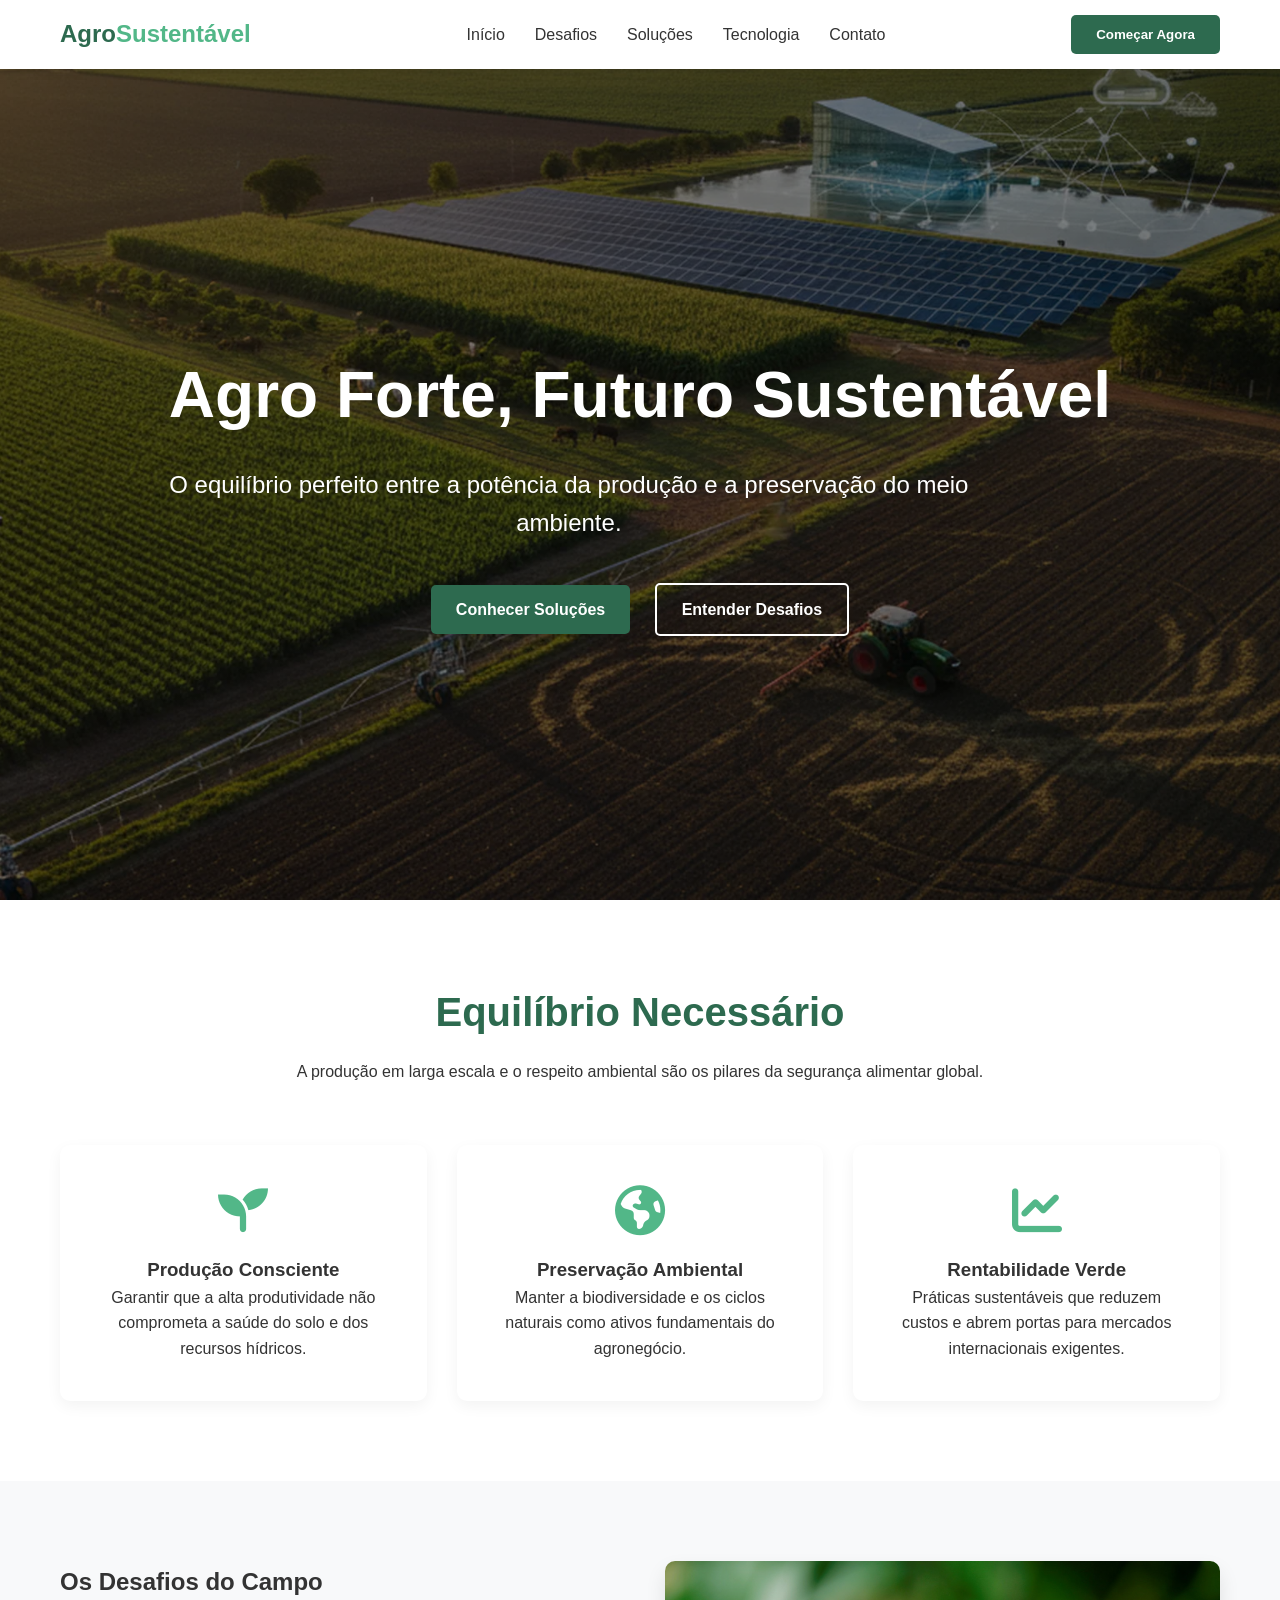
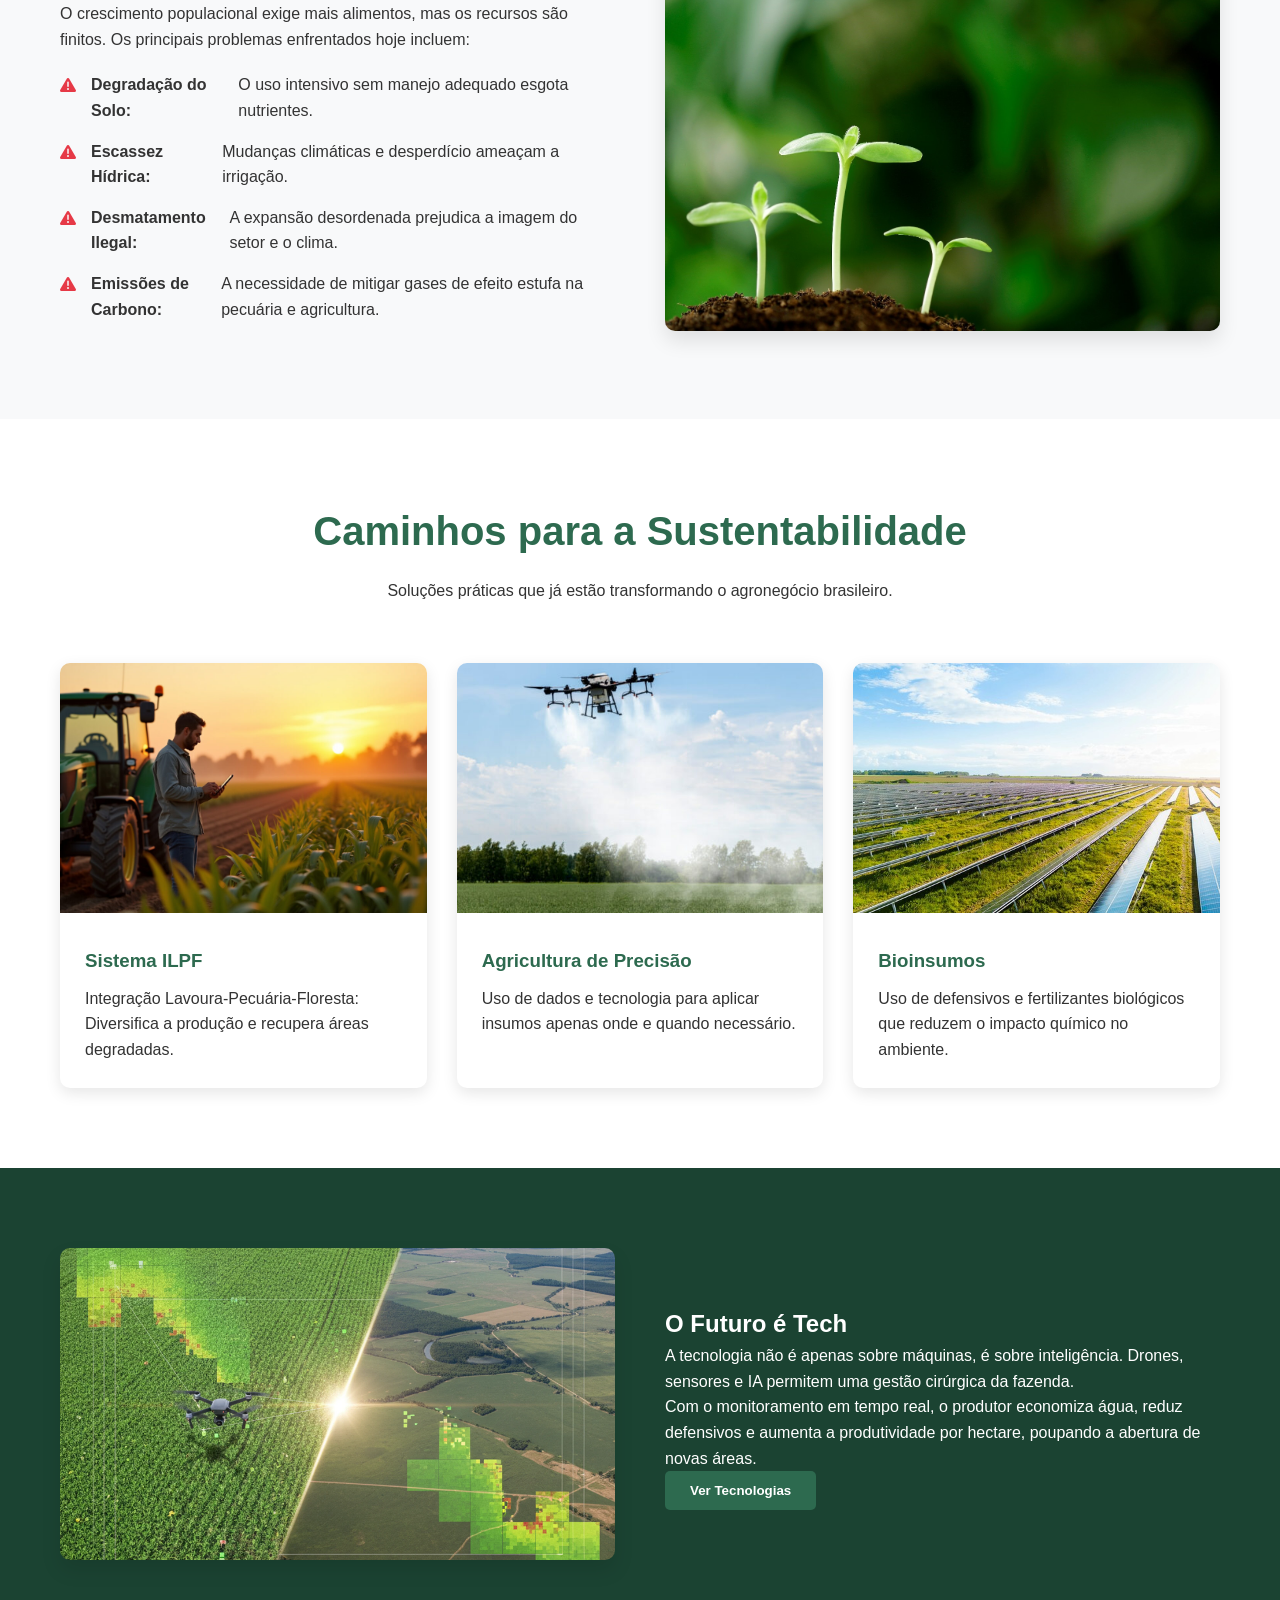
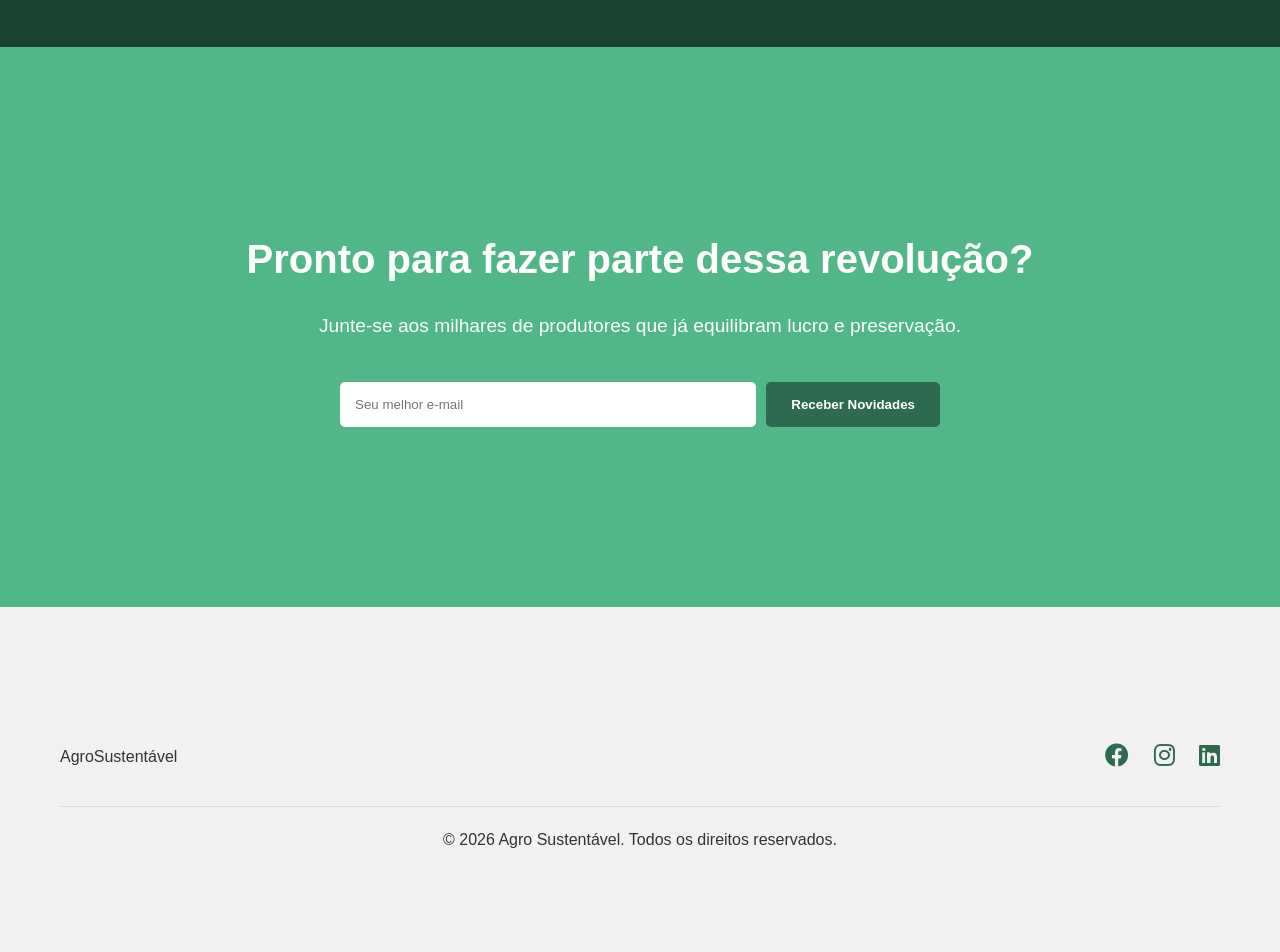
==== index.html @ 114cd7a5 "Initial commit: Agro Forte, Futuro Sustentável site" ====
<!DOCTYPE html>
<html lang="pt-br">
<head>
    <meta charset="UTF-8">
    <meta name="viewport" content="width=device-width, initial-scale=1.0">
    <title>Agro Forte, Futuro Sustentável</title>
    <link rel="stylesheet" href="style.css">
    <link rel="stylesheet" href="https://cdnjs.cloudflare.com/ajax/libs/font-awesome/6.0.0/css/all.min.css">
</head>
<body>
    <header>
        <nav>
            <div class="logo">Agro<span>Sustentável</span></div>
            <ul>
                <li><a href="#home">Início</a></li>
                <li><a href="#problemas">Desafios</a></li>
                <li><a href="#solucoes">Soluções</a></li>
                <li><a href="#tecnologia">Tecnologia</a></li>
                <li><a href="#contato">Contato</a></li>
            </ul>
            <button class="btn-primary" id="start-btn">Começar Agora</button>
        </nav>
    </header>

    <section id="home" class="hero">
        <div class="hero-content">
            <h1>Agro Forte, Futuro Sustentável</h1>
            <p>O equilíbrio perfeito entre a potência da produção e a preservação do meio ambiente.</p>
            <div class="hero-btns">
                <a href="#solucoes" class="btn-primary">Conhecer Soluções</a>
                <a href="#problemas" class="btn-secondary">Entender Desafios</a>
            </div>
        </div>
    </section>

    <section id="sobre" class="container">
        <div class="section-title">
            <h2>Equilíbrio Necessário</h2>
            <p>A produção em larga escala e o respeito ambiental são os pilares da segurança alimentar global.</p>
        </div>
        <div class="grid">
            <div class="card">
                <i class="fas fa-seedling"></i>
                <h3>Produção Consciente</h3>
                <p>Garantir que a alta produtividade não comprometa a saúde do solo e dos recursos hídricos.</p>
            </div>
            <div class="card">
                <i class="fas fa-globe-americas"></i>
                <h3>Preservação Ambiental</h3>
                <p>Manter a biodiversidade e os ciclos naturais como ativos fundamentais do agronegócio.</p>
            </div>
            <div class="card">
                <i class="fas fa-chart-line"></i>
                <h3>Rentabilidade Verde</h3>
                <p>Práticas sustentáveis que reduzem custos e abrem portas para mercados internacionais exigentes.</p>
            </div>
        </div>
    </section>

    <section id="problemas" class="bg-light">
        <div class="container flex-row">
            <div class="content-text">
                <h2>Os Desafios do Campo</h2>
                <p>O crescimento populacional exige mais alimentos, mas os recursos são finitos. Os principais problemas enfrentados hoje incluem:</p>
                <ul class="list-styled">
                    <li><i class="fas fa-exclamation-triangle"></i> <strong>Degradação do Solo:</strong> O uso intensivo sem manejo adequado esgota nutrientes.</li>
                    <li><i class="fas fa-exclamation-triangle"></i> <strong>Escassez Hídrica:</strong> Mudanças climáticas e desperdício ameaçam a irrigação.</li>
                    <li><i class="fas fa-exclamation-triangle"></i> <strong>Desmatamento Ilegal:</strong> A expansão desordenada prejudica a imagem do setor e o clima.</li>
                    <li><i class="fas fa-exclamation-triangle"></i> <strong>Emissões de Carbono:</strong> A necessidade de mitigar gases de efeito estufa na pecuária e agricultura.</li>
                </ul>
            </div>
            <div class="content-image">
                <img src="img/6gfwd3ayN6b9.jpg" alt="Desafios do Campo">
            </div>
        </div>
    </section>

    <section id="solucoes" class="container">
        <div class="section-title">
            <h2>Caminhos para a Sustentabilidade</h2>
            <p>Soluções práticas que já estão transformando o agronegócio brasileiro.</p>
        </div>
        <div class="grid">
            <div class="solution-item">
                <img src="img/FOVk1xByT1jE.jpg" alt="ILPF">
                <div class="solution-info">
                    <h3>Sistema ILPF</h3>
                    <p>Integração Lavoura-Pecuária-Floresta: Diversifica a produção e recupera áreas degradadas.</p>
                </div>
            </div>
            <div class="solution-item">
                <img src="img/PC8sUV5BctQP.jpg" alt="Agricultura de Precisão">
                <div class="solution-info">
                    <h3>Agricultura de Precisão</h3>
                    <p>Uso de dados e tecnologia para aplicar insumos apenas onde e quando necessário.</p>
                </div>
            </div>
            <div class="solution-item">
                <img src="img/0ECpi87UxBdh.jpg" alt="Biotecnologia">
                <div class="solution-info">
                    <h3>Bioinsumos</h3>
                    <p>Uso de defensivos e fertilizantes biológicos que reduzem o impacto químico no ambiente.</p>
                </div>
            </div>
        </div>
    </section>

    <section id="tecnologia" class="bg-dark text-white">
        <div class="container flex-row-reverse">
            <div class="content-text">
                <h2>O Futuro é Tech</h2>
                <p>A tecnologia não é apenas sobre máquinas, é sobre inteligência. Drones, sensores e IA permitem uma gestão cirúrgica da fazenda.</p>
                <p>Com o monitoramento em tempo real, o produtor economiza água, reduz defensivos e aumenta a produtividade por hectare, poupando a abertura de novas áreas.</p>
                <button class="btn-primary">Ver Tecnologias</button>
            </div>
            <div class="content-image">
                <img src="img/ivEfA2gyHOMF.webp" alt="Tecnologia no Campo">
            </div>
        </div>
    </section>

    <section id="cta" class="cta">
        <div class="container">
            <h2>Pronto para fazer parte dessa revolução?</h2>
            <p>Junte-se aos milhares de produtores que já equilibram lucro e preservação.</p>
            <form id="subscribe-form">
                <input type="email" placeholder="Seu melhor e-mail" required>
                <button type="submit" class="btn-primary">Receber Novidades</button>
            </form>
        </div>
    </section>

    <footer>
        <div class="container">
            <div class="footer-content">
                <div class="footer-logo">Agro<span>Sustentável</span></div>
                <div class="social-links">
                    <a href="#"><i class="fab fa-facebook"></i></a>
                    <a href="#"><i class="fab fa-instagram"></i></a>
                    <a href="#"><i class="fab fa-linkedin"></i></a>
                </div>
            </div>
            <hr>
            <p>&copy; 2026 Agro Sustentável. Todos os direitos reservados.</p>
        </div>
    </footer>

    <script src="script.js"></script>
</body>
</html>
---- style.css ----
:root {
    --primary-color: #2d6a4f;
    --secondary-color: #52b788;
    --accent-color: #d8f3dc;
    --dark-color: #1b4332;
    --light-color: #f8f9fa;
    --text-color: #333;
    --white: #ffffff;
}

* {
    margin: 0;
    padding: 0;
    box-sizing: border-box;
    font-family: 'Segoe UI', Tahoma, Geneva, Verdana, sans-serif;
}

html {
    scroll-behavior: smooth;
}

body {
    line-height: 1.6;
    color: var(--text-color);
    background-color: var(--white);
}

.container {
    max-width: 1200px;
    margin: 0 auto;
    padding: 80px 20px;
}

.bg-light { background-color: var(--light-color); }
.bg-dark { background-color: var(--dark-color); }
.text-white { color: var(--white); }

header {
    background: var(--white);
    box-shadow: 0 2px 10px rgba(0,0,0,0.1);
    position: fixed;
    width: 100%;
    top: 0;
    z-index: 1000;
}

nav {
    display: flex;
    justify-content: space-between;
    align-items: center;
    max-width: 1200px;
    margin: 0 auto;
    padding: 15px 20px;
}

.logo {
    font-size: 24px;
    font-weight: bold;
    color: var(--primary-color);
}

.logo span { color: var(--secondary-color); }

nav ul {
    display: flex;
    list-style: none;
}

nav ul li { margin-left: 30px; }

nav ul li a {
    text-decoration: none;
    color: var(--text-color);
    font-weight: 500;
    transition: 0.3s;
}

nav ul li a:hover { color: var(--primary-color); }

.btn-primary {
    background: var(--primary-color);
    color: var(--white);
    padding: 12px 25px;
    border: none;
    border-radius: 5px;
    cursor: pointer;
    font-weight: 600;
    transition: 0.3s;
}

.btn-primary:hover { background: var(--dark-color); transform: translateY(-2px); }

.btn-secondary {
    background: transparent;
    color: var(--white);
    padding: 12px 25px;
    border: 2px solid var(--white);
    border-radius: 5px;
    cursor: pointer;
    font-weight: 600;
    transition: 0.3s;
    text-decoration: none;
}

.btn-secondary:hover { background: var(--white); color: var(--primary-color); }

.hero {
    height: 100vh;
    background: linear-gradient(rgba(0,0,0,0.5), rgba(0,0,0,0.5)), url('img/LwTavpphvZkQ.webp') center/cover no-repeat;
    display: flex;
    align-items: center;
    justify-content: center;
    text-align: center;
    color: var(--white);
    padding-top: 80px;
}

.hero-content h1 {
    font-size: 4rem;
    margin-bottom: 20px;
    animation: fadeInUp 1s ease;
}

.hero-content p {
    font-size: 1.5rem;
    margin-bottom: 40px;
    max-width: 800px;
    animation: fadeInUp 1.2s ease;
}

.hero-btns a { margin: 0 10px; text-decoration: none; display: inline-block; }

.section-title {
    text-align: center;
    margin-bottom: 60px;
}

.section-title h2 {
    font-size: 2.5rem;
    color: var(--primary-color);
    margin-bottom: 15px;
}

.grid {
    display: grid;
    grid-template-columns: repeat(auto-fit, minmax(300px, 1fr));
    gap: 30px;
}

.card {
    padding: 40px;
    background: var(--white);
    border-radius: 10px;
    box-shadow: 0 5px 15px rgba(0,0,0,0.05);
    text-align: center;
    transition: 0.3s;
}

.card:hover { transform: translateY(-10px); }

.card i {
    font-size: 50px;
    color: var(--secondary-color);
    margin-bottom: 20px;
}

.flex-row {
    display: flex;
    align-items: center;
    gap: 50px;
}

.flex-row-reverse {
    display: flex;
    flex-direction: row-reverse;
    align-items: center;
    gap: 50px;
}

.content-text { flex: 1; }
.content-image { flex: 1; }
.content-image img {
    width: 100%;
    border-radius: 10px;
    box-shadow: 0 10px 20px rgba(0,0,0,0.1);
}

.list-styled {
    list-style: none;
    margin-top: 20px;
}

.list-styled li {
    margin-bottom: 15px;
    display: flex;
    align-items: flex-start;
}

.list-styled li i {
    color: #e63946;
    margin-right: 15px;
    margin-top: 5px;
}

.solution-item {
    background: var(--white);
    border-radius: 10px;
    overflow: hidden;
    box-shadow: 0 5px 15px rgba(0,0,0,0.1);
}

.solution-item img {
    width: 100%;
    height: 250px;
    object-fit: cover;
}

.solution-info { padding: 25px; }
.solution-info h3 { color: var(--primary-color); margin-bottom: 10px; }

.cta {
    background: var(--secondary-color);
    color: var(--white);
    text-align: center;
    padding: 100px 20px;
}

.cta h2 { font-size: 2.5rem; margin-bottom: 20px; }
.cta p { font-size: 1.2rem; margin-bottom: 40px; }

#subscribe-form {
    display: flex;
    justify-content: center;
    gap: 10px;
    max-width: 600px;
    margin: 0 auto;
}

#subscribe-form input {
    padding: 15px;
    border-radius: 5px;
    border: none;
    flex: 1;
}

footer {
    background: #f1f1f1;
    padding: 50px 20px 20px;
    text-align: center;
}

.footer-content {
    display: flex;
    justify-content: space-between;
    align-items: center;
    margin-bottom: 30px;
}

.social-links a {
    font-size: 24px;
    color: var(--primary-color);
    margin-left: 20px;
    transition: 0.3s;
}

.social-links a:hover { color: var(--secondary-color); }

hr { border: 0; border-top: 1px solid #ddd; margin-bottom: 20px; }

@keyframes fadeInUp {
    from { opacity: 0; transform: translateY(30px); }
    to { opacity: 1; transform: translateY(0); }
}

@media (max-width: 768px) {
    nav ul { display: none; }
    .flex-row, .flex-row-reverse { flex-direction: column; }
    .hero-content h1 { font-size: 2.5rem; }
    #subscribe-form { flex-direction: column; }
}
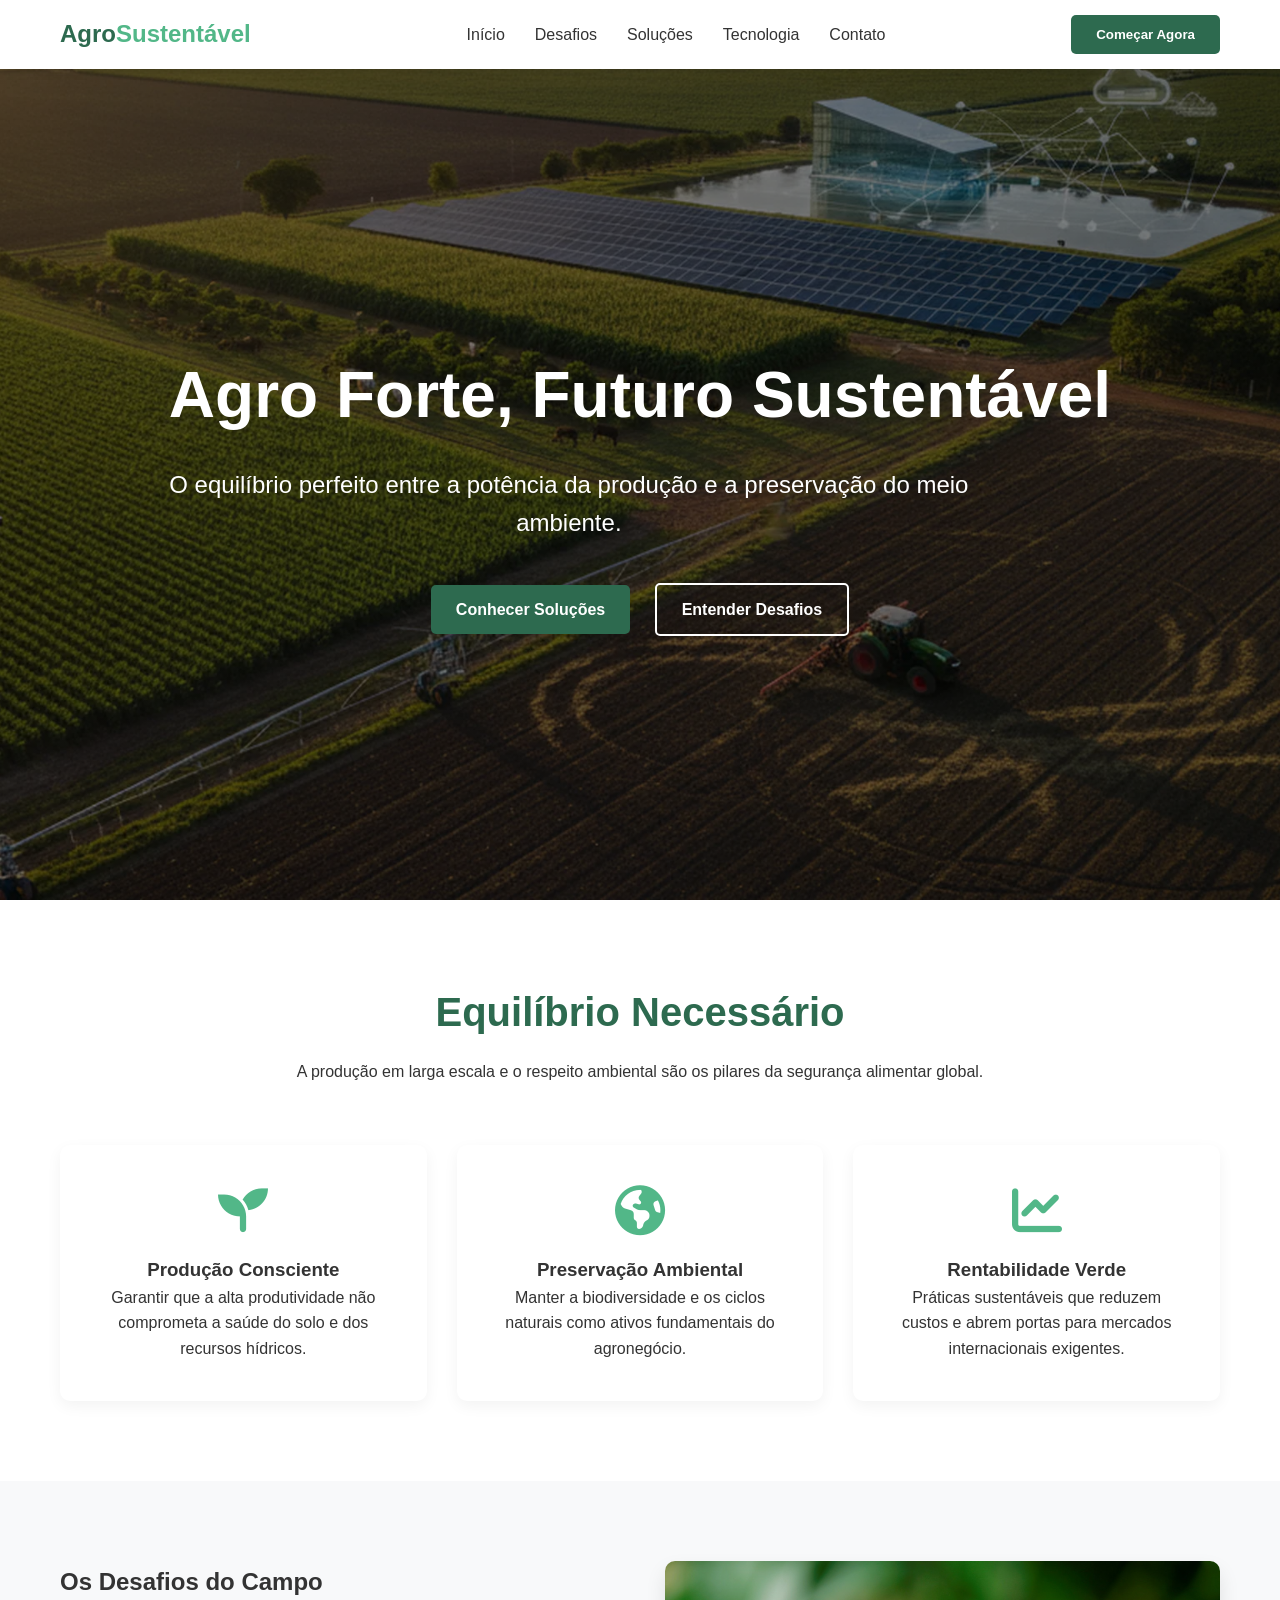
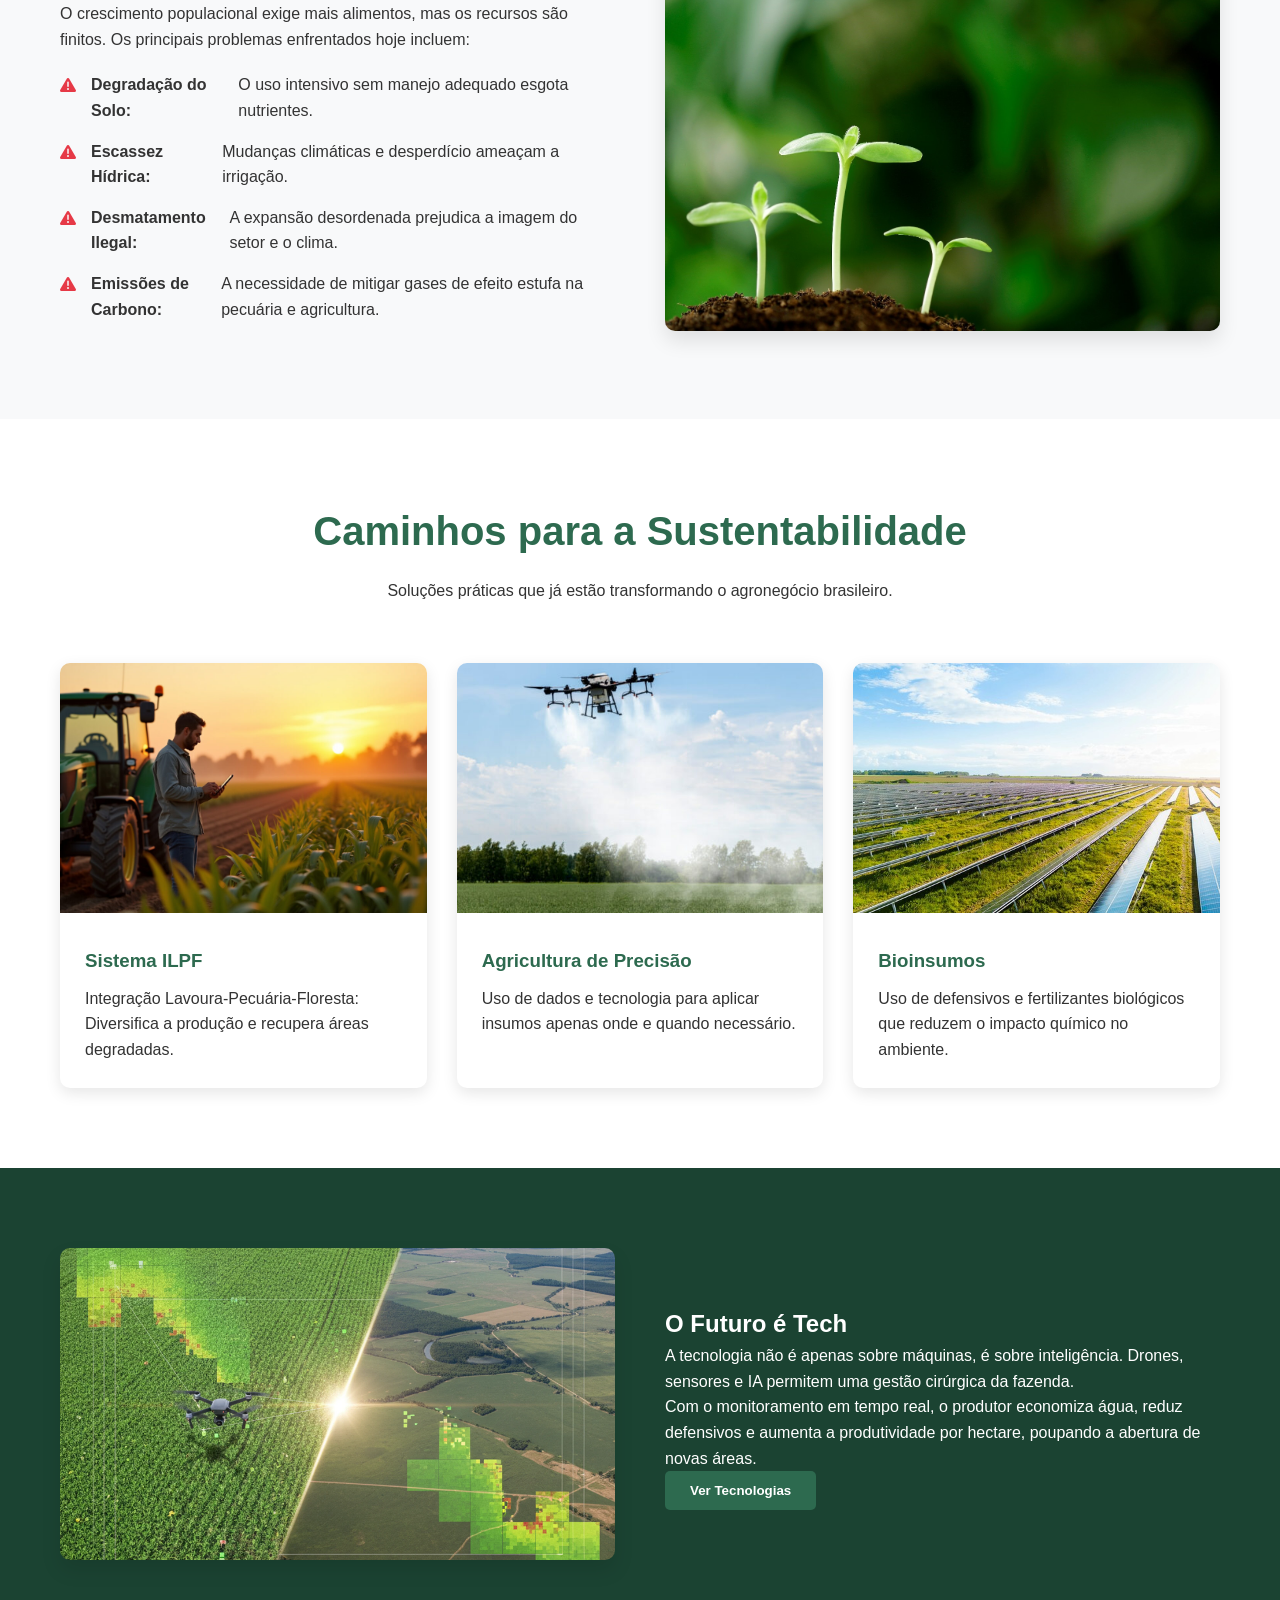
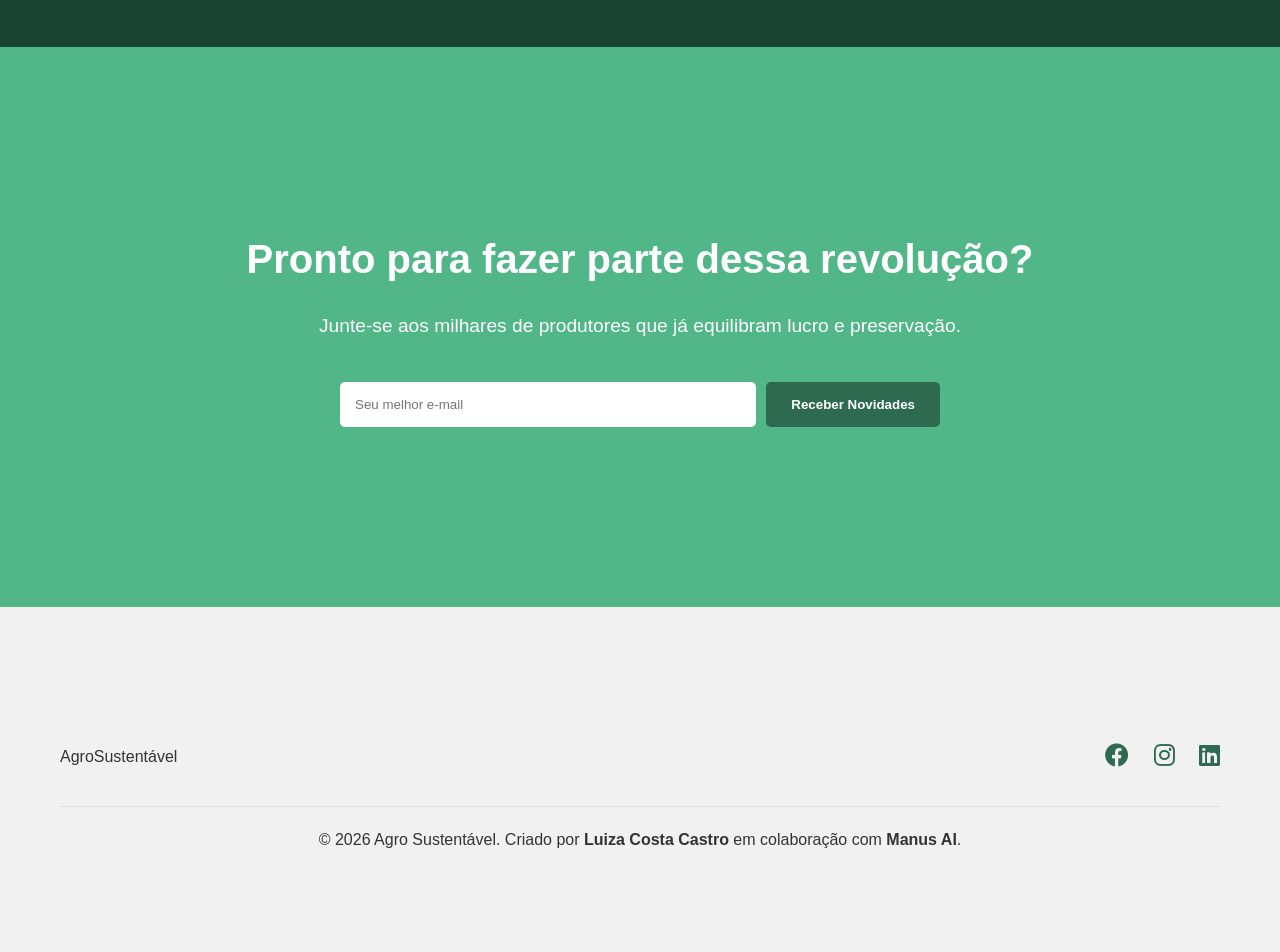
==== commit 512241bb: "Update footer with user name and AI collaboration" ====
--- a/index.html
+++ b/index.html
@@ -141,7 +141,7 @@
                 </div>
             </div>
             <hr>
-            <p>&copy; 2026 Agro Sustentável. Todos os direitos reservados.</p>
+            <p>&copy; 2026 Agro Sustentável. Criado por <strong>Luiza Costa Castro</strong> em colaboração com <strong>Manus AI</strong>.</p>
         </div>
     </footer>
 
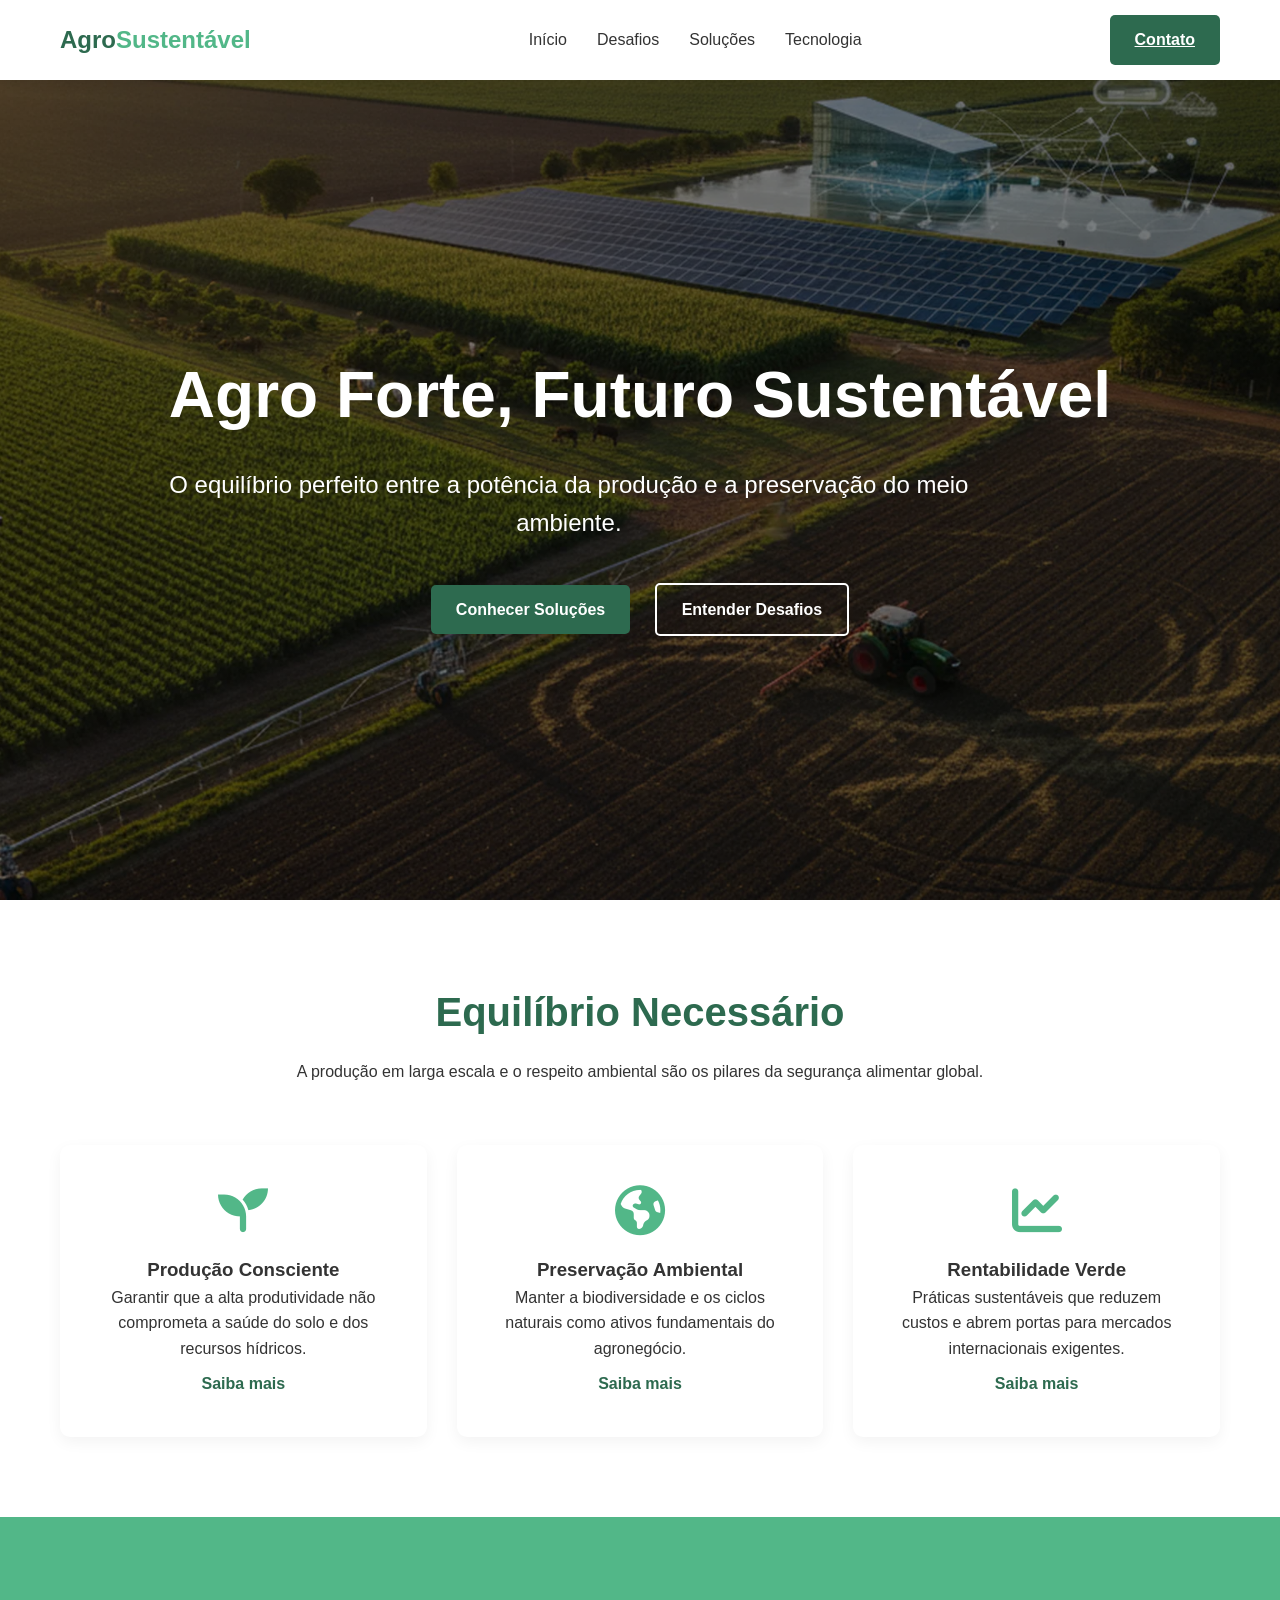
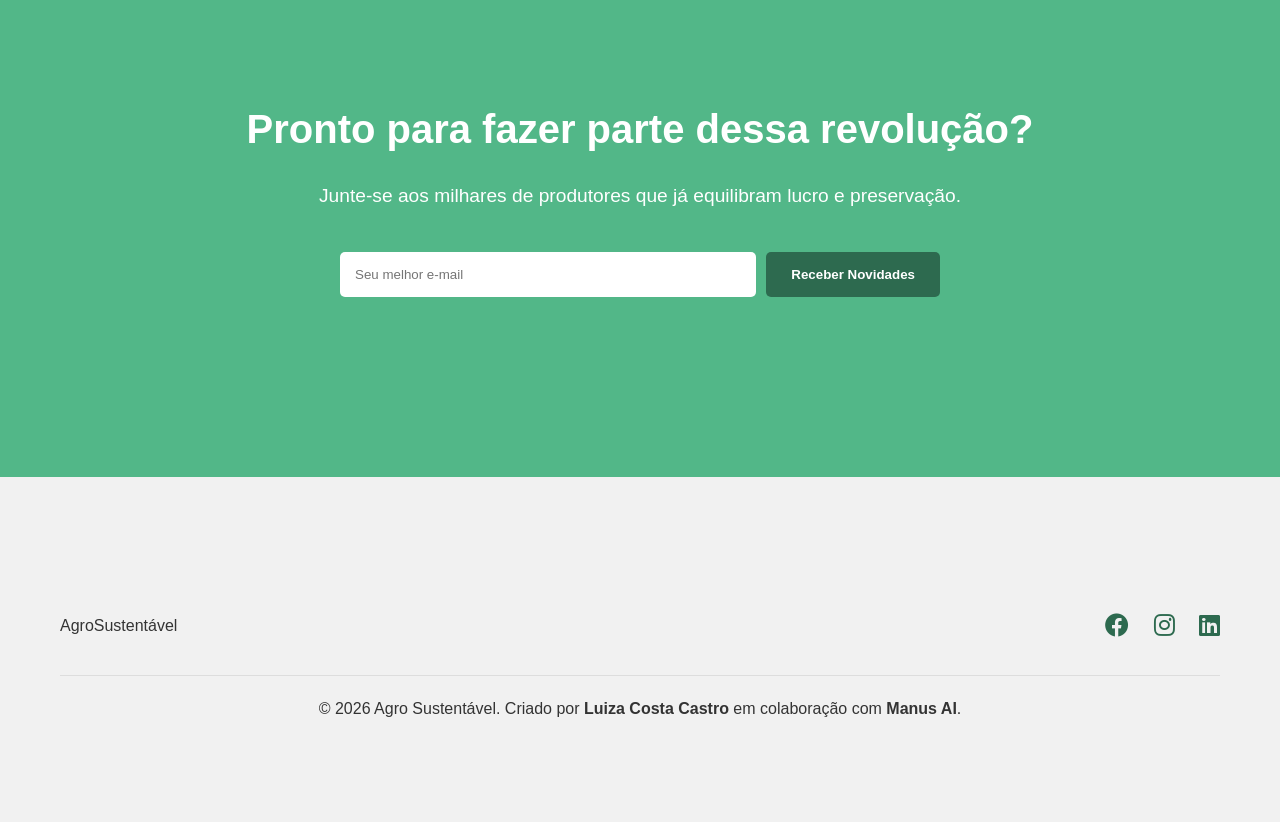
==== commit 39c5fa98: "Transform site into multi-page structure" ====
--- a/index.html
+++ b/index.html
@@ -12,13 +12,12 @@
         <nav>
             <div class="logo">Agro<span>Sustentável</span></div>
             <ul>
-                <li><a href="#home">Início</a></li>
-                <li><a href="#problemas">Desafios</a></li>
-                <li><a href="#solucoes">Soluções</a></li>
-                <li><a href="#tecnologia">Tecnologia</a></li>
-                <li><a href="#contato">Contato</a></li>
+                <li><a href="index.html">Início</a></li>
+                <li><a href="desafios.html">Desafios</a></li>
+                <li><a href="solucoes.html">Soluções</a></li>
+                <li><a href="tecnologia.html">Tecnologia</a></li>
             </ul>
-            <button class="btn-primary" id="start-btn">Começar Agora</button>
+            <a href="#cta" class="btn-primary">Contato</a>
         </nav>
     </header>
 
@@ -27,8 +26,8 @@
             <h1>Agro Forte, Futuro Sustentável</h1>
             <p>O equilíbrio perfeito entre a potência da produção e a preservação do meio ambiente.</p>
             <div class="hero-btns">
-                <a href="#solucoes" class="btn-primary">Conhecer Soluções</a>
-                <a href="#problemas" class="btn-secondary">Entender Desafios</a>
+                <a href="solucoes.html" class="btn-primary">Conhecer Soluções</a>
+                <a href="desafios.html" class="btn-secondary">Entender Desafios</a>
             </div>
         </div>
     </section>
@@ -43,78 +42,19 @@
                 <i class="fas fa-seedling"></i>
                 <h3>Produção Consciente</h3>
                 <p>Garantir que a alta produtividade não comprometa a saúde do solo e dos recursos hídricos.</p>
+                <a href="solucoes.html" style="color: var(--primary-color); text-decoration: none; font-weight: bold; margin-top: 10px; display: block;">Saiba mais</a>
             </div>
             <div class="card">
                 <i class="fas fa-globe-americas"></i>
                 <h3>Preservação Ambiental</h3>
                 <p>Manter a biodiversidade e os ciclos naturais como ativos fundamentais do agronegócio.</p>
+                <a href="desafios.html" style="color: var(--primary-color); text-decoration: none; font-weight: bold; margin-top: 10px; display: block;">Saiba mais</a>
             </div>
             <div class="card">
                 <i class="fas fa-chart-line"></i>
                 <h3>Rentabilidade Verde</h3>
                 <p>Práticas sustentáveis que reduzem custos e abrem portas para mercados internacionais exigentes.</p>
-            </div>
-        </div>
-    </section>
-
-    <section id="problemas" class="bg-light">
-        <div class="container flex-row">
-            <div class="content-text">
-                <h2>Os Desafios do Campo</h2>
-                <p>O crescimento populacional exige mais alimentos, mas os recursos são finitos. Os principais problemas enfrentados hoje incluem:</p>
-                <ul class="list-styled">
-                    <li><i class="fas fa-exclamation-triangle"></i> <strong>Degradação do Solo:</strong> O uso intensivo sem manejo adequado esgota nutrientes.</li>
-                    <li><i class="fas fa-exclamation-triangle"></i> <strong>Escassez Hídrica:</strong> Mudanças climáticas e desperdício ameaçam a irrigação.</li>
-                    <li><i class="fas fa-exclamation-triangle"></i> <strong>Desmatamento Ilegal:</strong> A expansão desordenada prejudica a imagem do setor e o clima.</li>
-                    <li><i class="fas fa-exclamation-triangle"></i> <strong>Emissões de Carbono:</strong> A necessidade de mitigar gases de efeito estufa na pecuária e agricultura.</li>
-                </ul>
-            </div>
-            <div class="content-image">
-                <img src="img/6gfwd3ayN6b9.jpg" alt="Desafios do Campo">
-            </div>
-        </div>
-    </section>
-
-    <section id="solucoes" class="container">
-        <div class="section-title">
-            <h2>Caminhos para a Sustentabilidade</h2>
-            <p>Soluções práticas que já estão transformando o agronegócio brasileiro.</p>
-        </div>
-        <div class="grid">
-            <div class="solution-item">
-                <img src="img/FOVk1xByT1jE.jpg" alt="ILPF">
-                <div class="solution-info">
-                    <h3>Sistema ILPF</h3>
-                    <p>Integração Lavoura-Pecuária-Floresta: Diversifica a produção e recupera áreas degradadas.</p>
-                </div>
-            </div>
-            <div class="solution-item">
-                <img src="img/PC8sUV5BctQP.jpg" alt="Agricultura de Precisão">
-                <div class="solution-info">
-                    <h3>Agricultura de Precisão</h3>
-                    <p>Uso de dados e tecnologia para aplicar insumos apenas onde e quando necessário.</p>
-                </div>
-            </div>
-            <div class="solution-item">
-                <img src="img/0ECpi87UxBdh.jpg" alt="Biotecnologia">
-                <div class="solution-info">
-                    <h3>Bioinsumos</h3>
-                    <p>Uso de defensivos e fertilizantes biológicos que reduzem o impacto químico no ambiente.</p>
-                </div>
-            </div>
-        </div>
-    </section>
-
-    <section id="tecnologia" class="bg-dark text-white">
-        <div class="container flex-row-reverse">
-            <div class="content-text">
-                <h2>O Futuro é Tech</h2>
-                <p>A tecnologia não é apenas sobre máquinas, é sobre inteligência. Drones, sensores e IA permitem uma gestão cirúrgica da fazenda.</p>
-                <p>Com o monitoramento em tempo real, o produtor economiza água, reduz defensivos e aumenta a produtividade por hectare, poupando a abertura de novas áreas.</p>
-                <button class="btn-primary">Ver Tecnologias</button>
-            </div>
-            <div class="content-image">
-                <img src="img/ivEfA2gyHOMF.webp" alt="Tecnologia no Campo">
+                <a href="tecnologia.html" style="color: var(--primary-color); text-decoration: none; font-weight: bold; margin-top: 10px; display: block;">Saiba mais</a>
             </div>
         </div>
     </section>
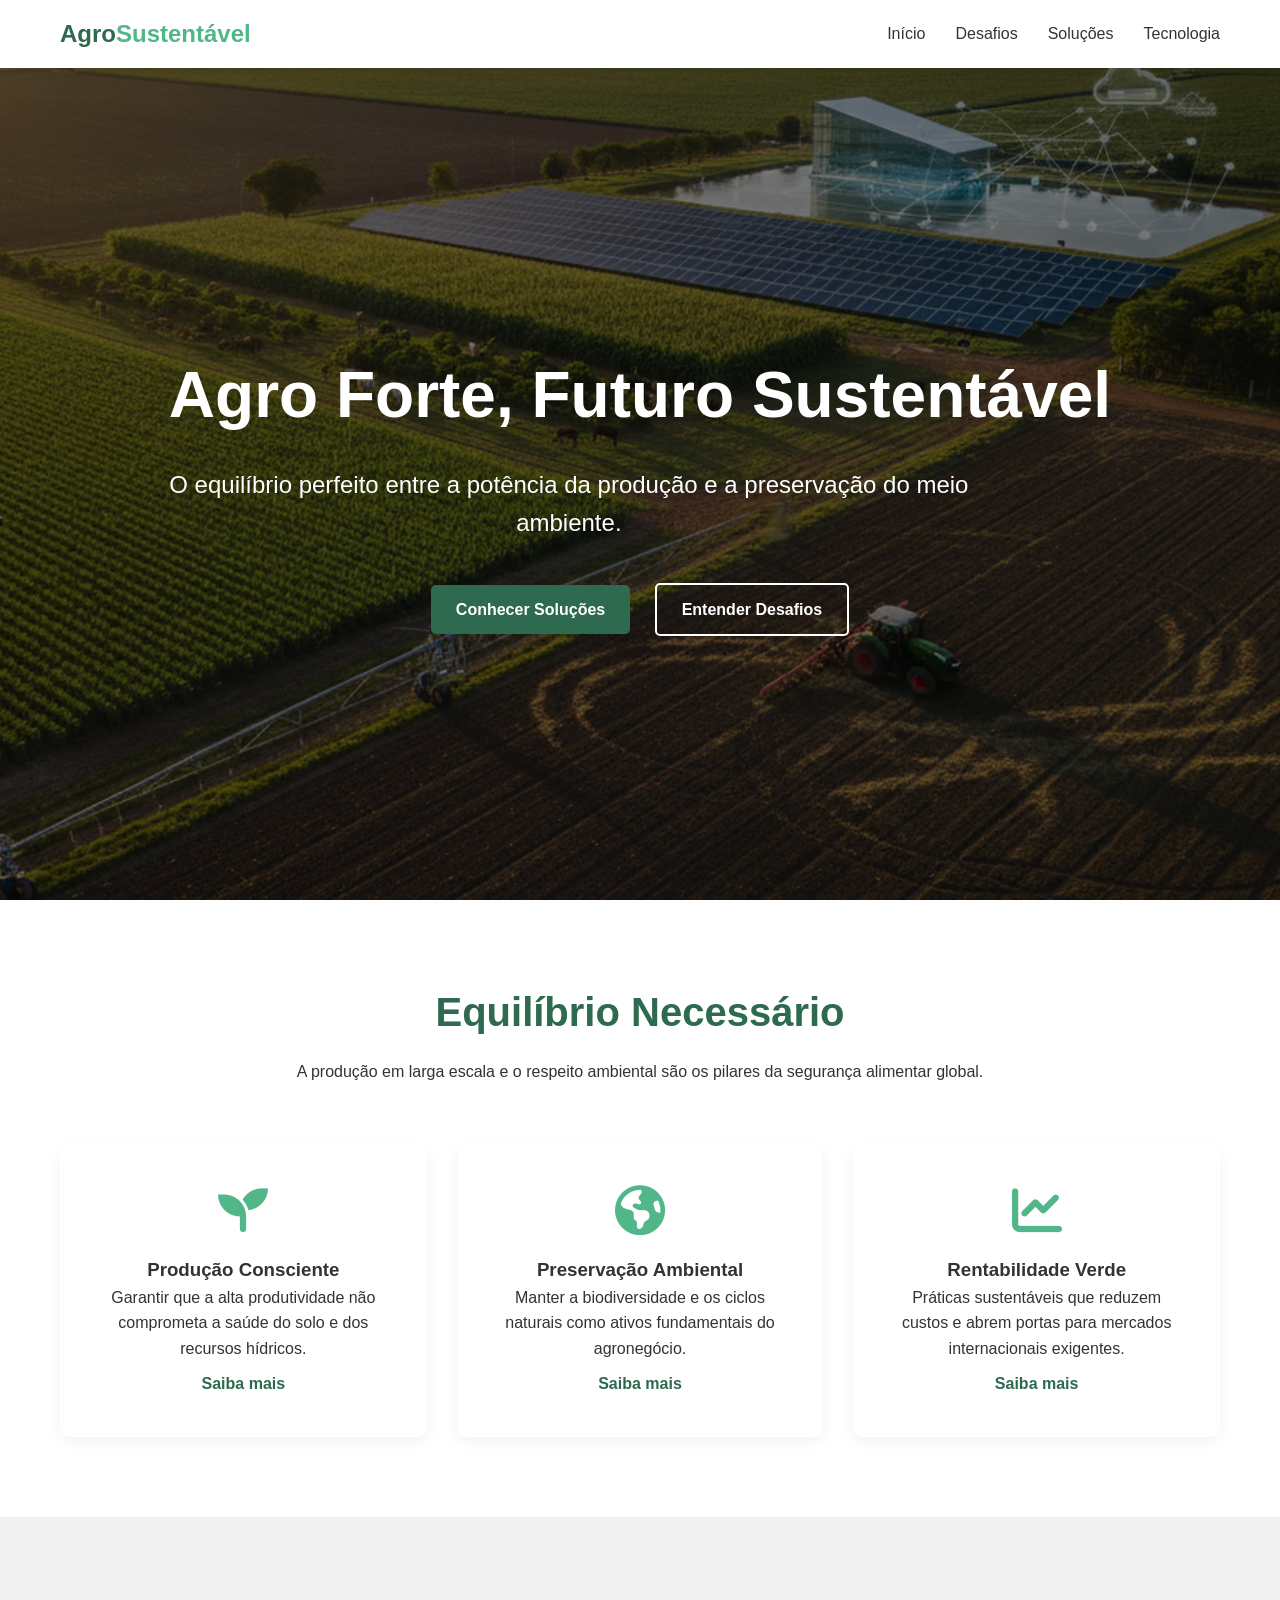
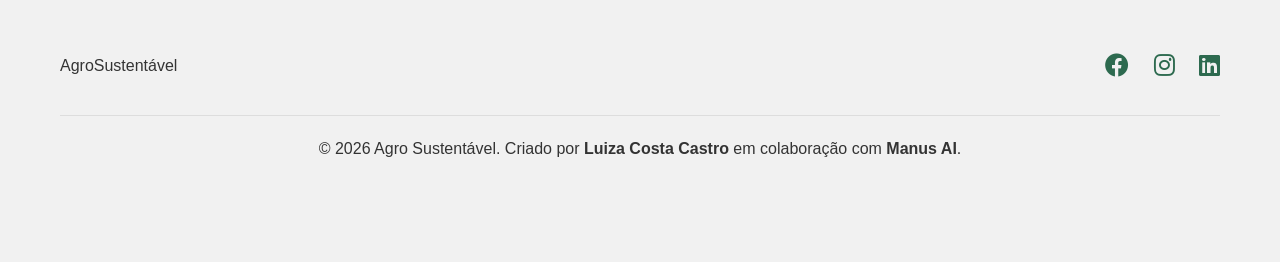
==== commit 65565ba0: "Remove contact section and start buttons" ====
--- a/index.html
+++ b/index.html
@@ -17,7 +17,7 @@
                 <li><a href="solucoes.html">Soluções</a></li>
                 <li><a href="tecnologia.html">Tecnologia</a></li>
             </ul>
-            <a href="#cta" class="btn-primary">Contato</a>
+            
         </nav>
     </header>
 
@@ -59,16 +59,7 @@
         </div>
     </section>
 
-    <section id="cta" class="cta">
-        <div class="container">
-            <h2>Pronto para fazer parte dessa revolução?</h2>
-            <p>Junte-se aos milhares de produtores que já equilibram lucro e preservação.</p>
-            <form id="subscribe-form">
-                <input type="email" placeholder="Seu melhor e-mail" required>
-                <button type="submit" class="btn-primary">Receber Novidades</button>
-            </form>
-        </div>
-    </section>
+    
 
     <footer>
         <div class="container">
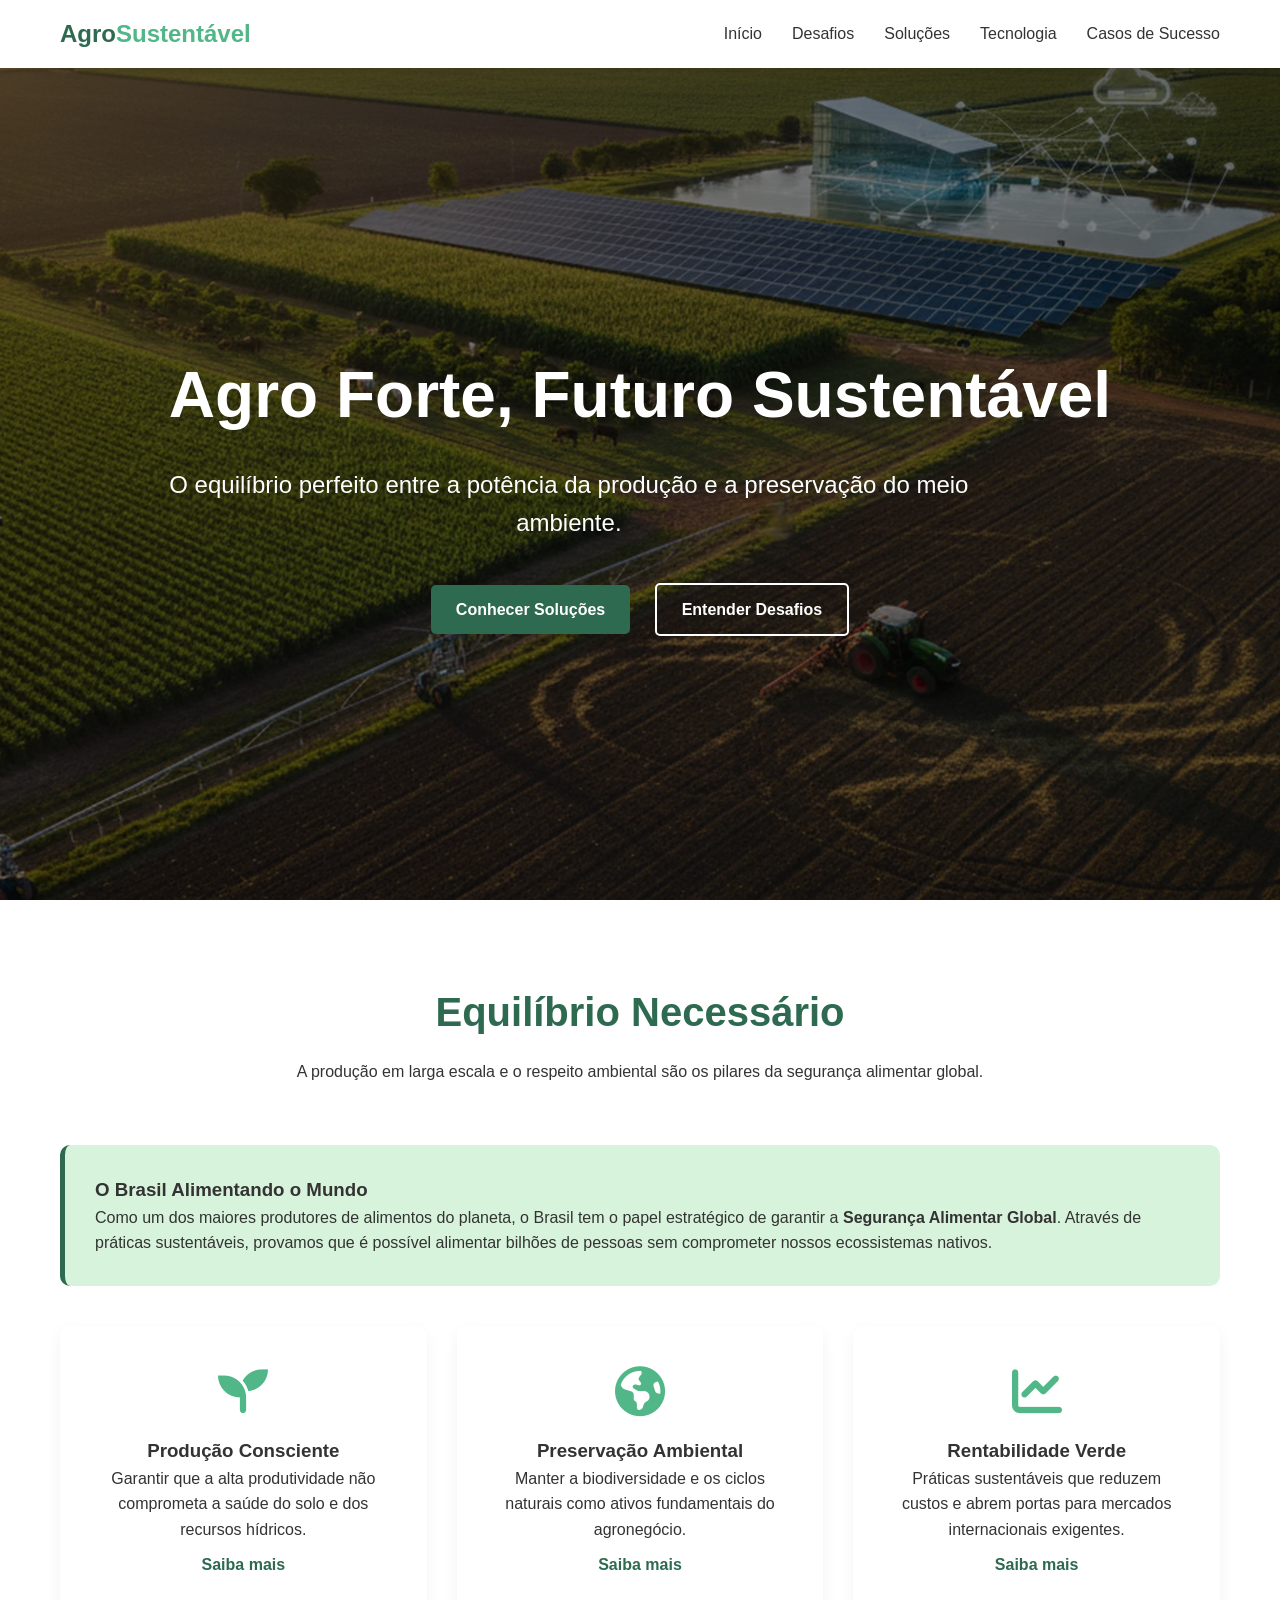
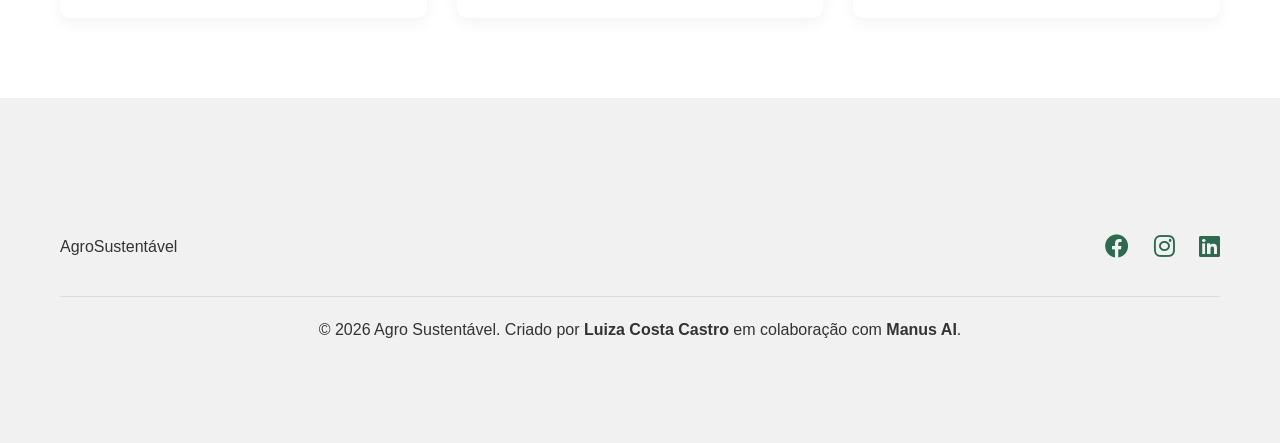
==== commit 7759d7b3: "Expand content with Case Studies, Public Policies and Global Food Security" ====
--- a/index.html
+++ b/index.html
@@ -16,6 +16,7 @@
                 <li><a href="desafios.html">Desafios</a></li>
                 <li><a href="solucoes.html">Soluções</a></li>
                 <li><a href="tecnologia.html">Tecnologia</a></li>
+                <li><a href="casos.html">Casos de Sucesso</a></li>
             </ul>
             
         </nav>
@@ -36,6 +37,11 @@
         <div class="section-title">
             <h2>Equilíbrio Necessário</h2>
             <p>A produção em larga escala e o respeito ambiental são os pilares da segurança alimentar global.</p>
+        </div>
+        
+        <div class="info-banner" style="background: var(--accent-color); padding: 30px; border-radius: 10px; margin-bottom: 40px; border-left: 5px solid var(--primary-color);">
+            <h3>O Brasil Alimentando o Mundo</h3>
+            <p>Como um dos maiores produtores de alimentos do planeta, o Brasil tem o papel estratégico de garantir a <strong>Segurança Alimentar Global</strong>. Através de práticas sustentáveis, provamos que é possível alimentar bilhões de pessoas sem comprometer nossos ecossistemas nativos.</p>
         </div>
         <div class="grid">
             <div class="card">
